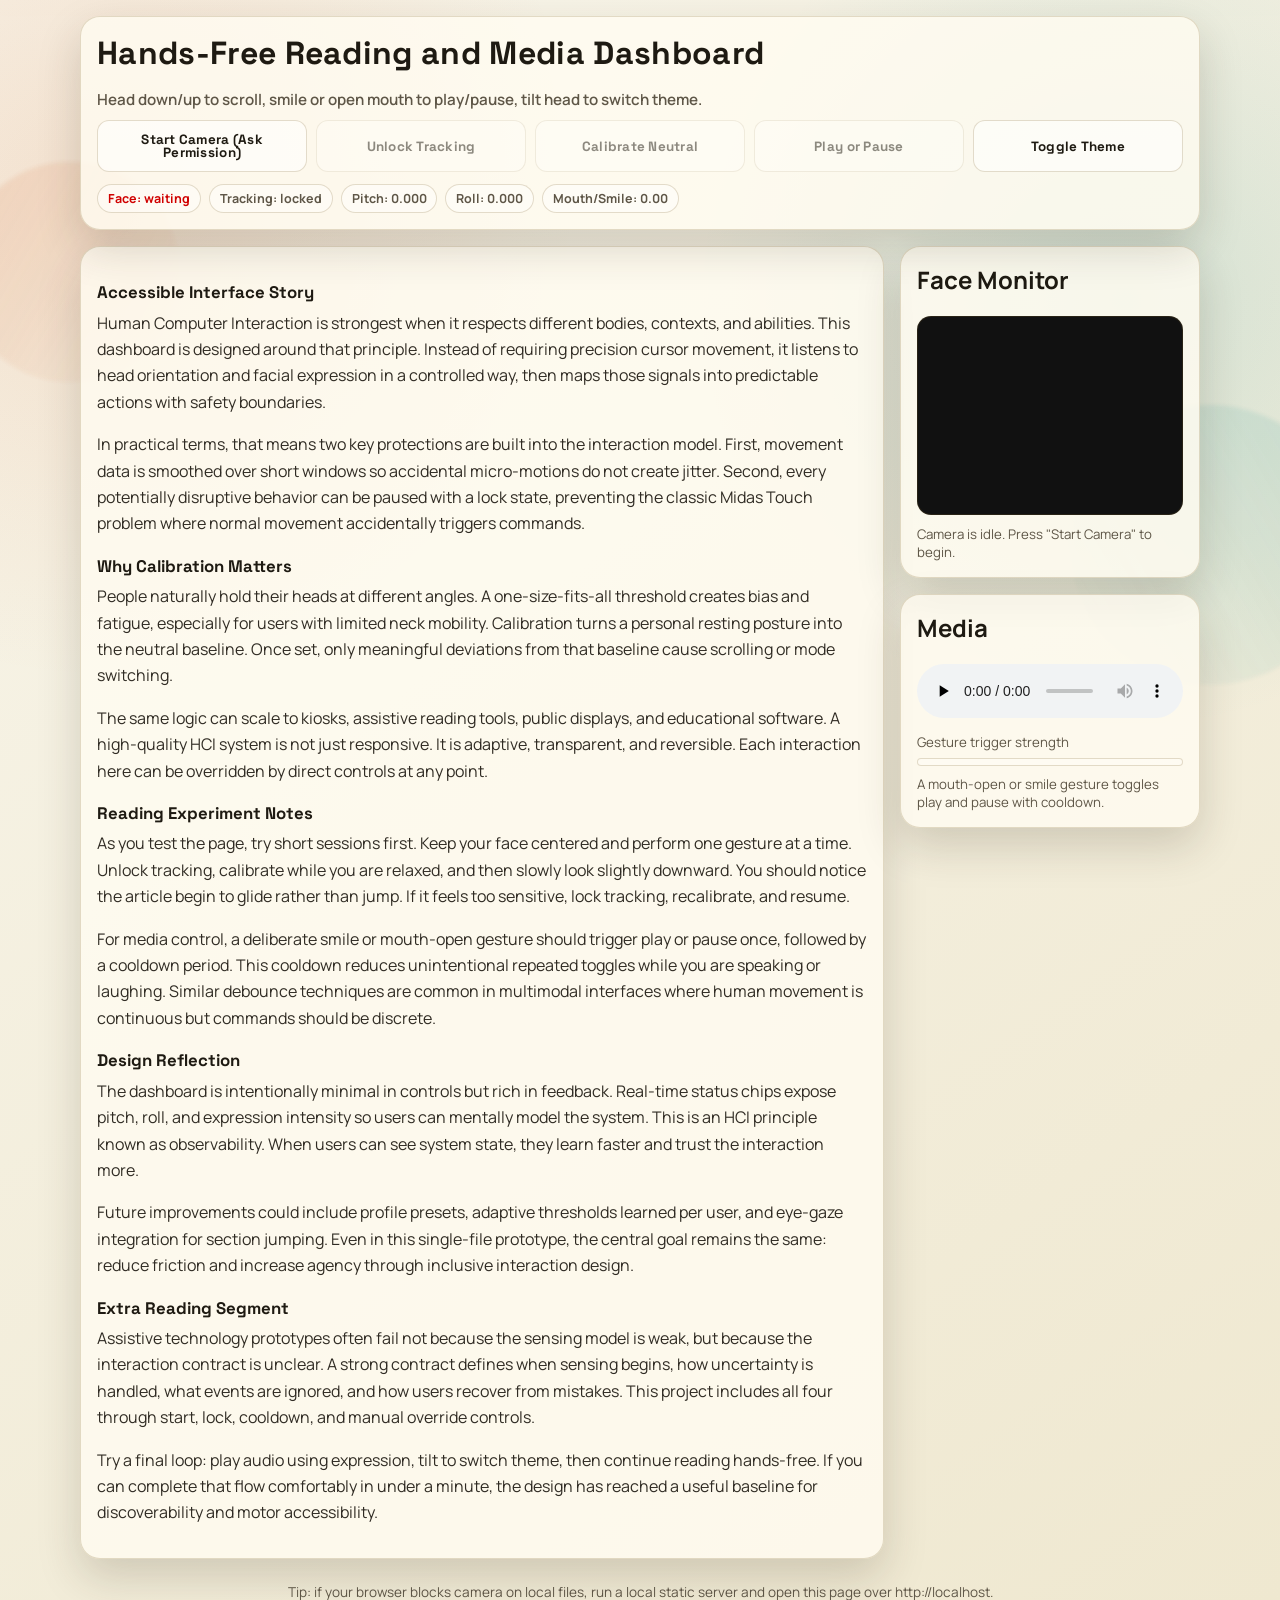
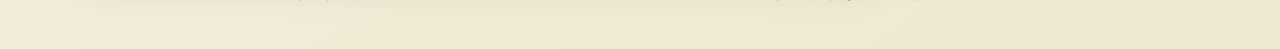
==== index.html @ f6a3154c "Build hands-free face-tracking HCI dashboard" ====
<!DOCTYPE html>
<html lang="en">
<head>
  <meta charset="UTF-8" />
  <meta name="viewport" content="width=device-width, initial-scale=1.0" />
  <title>Hands-Free Reading and Media Dashboard</title>
  <link rel="preconnect" href="https://fonts.googleapis.com" />
  <link rel="preconnect" href="https://fonts.gstatic.com" crossorigin />
  <link href="https://fonts.googleapis.com/css2?family=Manrope:wght@400;600;700;800&family=Space+Grotesk:wght@500;700&display=swap" rel="stylesheet" />
  <link rel="stylesheet" href="style.css" />
</head>
<body>
  <div class="ambient" aria-hidden="true">
    <div class="orb one"></div>
    <div class="orb two"></div>
  </div>

  <main class="page">
    <header class="topbar" role="region" aria-label="Control Panel">
      <div class="title-row">
        <h1>Hands-Free Reading and Media Dashboard</h1>
        <p class="subtitle">Head down/up to scroll, smile or open mouth to play/pause, tilt head to switch theme.</p>
      </div>

      <div class="controls">
        <button id="startBtn" type="button">Start Camera (Ask Permission)</button>
        <button id="lockBtn" type="button" disabled>Unlock Tracking</button>
        <button id="calibrateBtn" type="button" disabled>Calibrate Neutral</button>
        <button id="playBtn" type="button" disabled>Play or Pause</button>
        <button id="themeBtn" type="button">Toggle Theme</button>
      </div>

      <div class="status" id="statusRow" aria-live="polite">
        <span class="chip warn" id="faceStatus">Face: waiting</span>
        <span class="chip" id="trackingStatus">Tracking: locked</span>
        <span class="chip" id="pitchStatus">Pitch: 0.000</span>
        <span class="chip" id="rollStatus">Roll: 0.000</span>
        <span class="chip" id="mouthStatus">Mouth/Smile: 0.00</span>
      </div>
    </header>

    <section class="layout">
      <article class="panel" id="articlePanel">
        <h2>Accessible Interface Story</h2>
        <p>Human Computer Interaction is strongest when it respects different bodies, contexts, and abilities. This dashboard is designed around that principle. Instead of requiring precision cursor movement, it listens to head orientation and facial expression in a controlled way, then maps those signals into predictable actions with safety boundaries.</p>
        <p>In practical terms, that means two key protections are built into the interaction model. First, movement data is smoothed over short windows so accidental micro-motions do not create jitter. Second, every potentially disruptive behavior can be paused with a lock state, preventing the classic Midas Touch problem where normal movement accidentally triggers commands.</p>

        <h2>Why Calibration Matters</h2>
        <p>People naturally hold their heads at different angles. A one-size-fits-all threshold creates bias and fatigue, especially for users with limited neck mobility. Calibration turns a personal resting posture into the neutral baseline. Once set, only meaningful deviations from that baseline cause scrolling or mode switching.</p>
        <p>The same logic can scale to kiosks, assistive reading tools, public displays, and educational software. A high-quality HCI system is not just responsive. It is adaptive, transparent, and reversible. Each interaction here can be overridden by direct controls at any point.</p>

        <h2>Reading Experiment Notes</h2>
        <p>As you test the page, try short sessions first. Keep your face centered and perform one gesture at a time. Unlock tracking, calibrate while you are relaxed, and then slowly look slightly downward. You should notice the article begin to glide rather than jump. If it feels too sensitive, lock tracking, recalibrate, and resume.</p>
        <p>For media control, a deliberate smile or mouth-open gesture should trigger play or pause once, followed by a cooldown period. This cooldown reduces unintentional repeated toggles while you are speaking or laughing. Similar debounce techniques are common in multimodal interfaces where human movement is continuous but commands should be discrete.</p>

        <h2>Design Reflection</h2>
        <p>The dashboard is intentionally minimal in controls but rich in feedback. Real-time status chips expose pitch, roll, and expression intensity so users can mentally model the system. This is an HCI principle known as observability. When users can see system state, they learn faster and trust the interaction more.</p>
        <p>Future improvements could include profile presets, adaptive thresholds learned per user, and eye-gaze integration for section jumping. Even in this single-file prototype, the central goal remains the same: reduce friction and increase agency through inclusive interaction design.</p>

        <h2>Extra Reading Segment</h2>
        <p>Assistive technology prototypes often fail not because the sensing model is weak, but because the interaction contract is unclear. A strong contract defines when sensing begins, how uncertainty is handled, what events are ignored, and how users recover from mistakes. This project includes all four through start, lock, cooldown, and manual override controls.</p>
        <p>Try a final loop: play audio using expression, tilt to switch theme, then continue reading hands-free. If you can complete that flow comfortably in under a minute, the design has reached a useful baseline for discoverability and motor accessibility.</p>
      </article>

      <aside class="side">
        <section class="panel">
          <h2 style="margin-top:0;">Face Monitor</h2>
          <div class="camera-wrap" aria-hidden="true">
            <video id="video" autoplay playsinline muted></video>
            <canvas id="overlay"></canvas>
          </div>
          <p class="small" id="cameraNote">Camera is idle. Press "Start Camera" to begin.</p>
        </section>

        <section class="panel">
          <h2 style="margin-top:0;">Media</h2>
          <audio id="player" controls preload="none" style="width:100%;">
            <source src="https://www.soundhelix.com/examples/mp3/SoundHelix-Song-1.mp3" type="audio/mpeg" />
            Your browser does not support HTML audio.
          </audio>
          <p class="small">Gesture trigger strength</p>
          <div class="meter" aria-hidden="true"><span id="gestureMeter"></span></div>
          <p class="small">A mouth-open or smile gesture toggles play and pause with cooldown.</p>
        </section>
      </aside>
    </section>

    <p class="footer-note">Tip: if your browser blocks camera on local files, run a local static server and open this page over http://localhost.</p>
  </main>

  <script type="module" src="script.js"></script>
</body>
</html>
---- style.css ----
:root {
  --bg-0: #f8f5ea;
  --bg-1: #efe8d0;
  --panel: rgba(255, 252, 241, 0.82);
  --panel-border: rgba(130, 103, 44, 0.22);
  --text: #1e1a12;
  --muted: #5e5647;
  --accent: #d4591a;
  --accent-2: #0f8b8d;
  --good: #2b9348;
  --warn: #d00000;
  --shadow: 0 18px 44px rgba(49, 39, 22, 0.18);
}

body.dark {
  --bg-0: #10141a;
  --bg-1: #1a232f;
  --panel: rgba(21, 31, 42, 0.78);
  --panel-border: rgba(186, 210, 236, 0.2);
  --text: #eaf2fb;
  --muted: #b6c7d9;
  --accent: #f48c06;
  --accent-2: #4cc9f0;
  --good: #80ed99;
  --warn: #ff6b6b;
  --shadow: 0 20px 54px rgba(0, 0, 0, 0.4);
}

* {
  box-sizing: border-box;
}

html,
body {
  margin: 0;
  padding: 0;
  color: var(--text);
  font-family: "Manrope", sans-serif;
  background:
    radial-gradient(circle at 8% 12%, rgba(212, 89, 26, 0.13) 0, transparent 26%),
    radial-gradient(circle at 88% 18%, rgba(15, 139, 141, 0.14) 0, transparent 25%),
    linear-gradient(145deg, var(--bg-0), var(--bg-1));
  min-height: 100vh;
  transition: color 260ms ease, background 360ms ease;
  scroll-behavior: smooth;
}

.ambient {
  position: fixed;
  inset: 0;
  pointer-events: none;
  z-index: 0;
  overflow: hidden;
}

.orb {
  position: absolute;
  border-radius: 999px;
  filter: blur(2px);
  animation: drift 18s ease-in-out infinite alternate;
  opacity: 0.45;
}

.orb.one {
  width: 220px;
  height: 220px;
  background: linear-gradient(120deg, rgba(212, 89, 26, 0.28), rgba(212, 89, 26, 0));
  left: -40px;
  top: 18vh;
}

.orb.two {
  width: 280px;
  height: 280px;
  background: linear-gradient(240deg, rgba(15, 139, 141, 0.28), rgba(15, 139, 141, 0));
  right: -70px;
  top: 45vh;
  animation-delay: 2.4s;
}

@keyframes drift {
  0% { transform: translateY(-10px) translateX(0); }
  100% { transform: translateY(16px) translateX(14px); }
}

.page {
  position: relative;
  z-index: 1;
  width: min(1120px, calc(100% - 2rem));
  margin: 1rem auto 3rem;
  animation: rise 650ms ease-out both;
}

@keyframes rise {
  from {
    opacity: 0;
    transform: translateY(14px);
  }
  to {
    opacity: 1;
    transform: translateY(0);
  }
}

.topbar {
  position: sticky;
  top: 0.75rem;
  z-index: 3;
  backdrop-filter: blur(12px);
  border: 1px solid var(--panel-border);
  border-radius: 20px;
  box-shadow: var(--shadow);
  background: var(--panel);
  padding: 1rem;
}

.title-row {
  display: flex;
  align-items: baseline;
  justify-content: space-between;
  gap: 1rem;
  flex-wrap: wrap;
  margin-bottom: 0.65rem;
}

h1 {
  margin: 0;
  font-family: "Space Grotesk", sans-serif;
  font-size: clamp(1.2rem, 2.6vw, 2rem);
  letter-spacing: 0.01em;
}

.subtitle {
  margin: 0;
  color: var(--muted);
  font-size: 0.95rem;
  font-weight: 600;
}

.controls {
  display: grid;
  grid-template-columns: repeat(5, minmax(120px, 1fr));
  gap: 0.55rem;
}

button {
  border: 1px solid var(--panel-border);
  background: rgba(255, 255, 255, 0.55);
  color: var(--text);
  border-radius: 12px;
  font: 700 0.84rem/1 "Space Grotesk", sans-serif;
  letter-spacing: 0.02em;
  padding: 0.72rem 0.62rem;
  cursor: pointer;
  transition: transform 140ms ease, background 180ms ease, border-color 180ms ease;
}

body.dark button {
  background: rgba(255, 255, 255, 0.08);
}

button:hover:not(:disabled) {
  transform: translateY(-1px);
  border-color: color-mix(in srgb, var(--accent) 50%, var(--panel-border));
  background: rgba(255, 255, 255, 0.74);
}

body.dark button:hover:not(:disabled) {
  background: rgba(255, 255, 255, 0.14);
}

button:disabled {
  cursor: not-allowed;
  opacity: 0.5;
}

.status {
  display: flex;
  gap: 0.5rem;
  flex-wrap: wrap;
  margin-top: 0.72rem;
}

.chip {
  border: 1px solid var(--panel-border);
  border-radius: 999px;
  padding: 0.32rem 0.62rem;
  font-size: 0.78rem;
  font-weight: 700;
  color: var(--muted);
  background: rgba(255, 255, 255, 0.45);
}

body.dark .chip {
  background: rgba(255, 255, 255, 0.07);
}

.chip.ok {
  color: var(--good);
}

.chip.warn {
  color: var(--warn);
}

.layout {
  display: grid;
  grid-template-columns: 1fr 300px;
  gap: 1rem;
  margin-top: 1rem;
}

.panel {
  border: 1px solid var(--panel-border);
  border-radius: 20px;
  background: var(--panel);
  box-shadow: var(--shadow);
  padding: 1rem;
  backdrop-filter: blur(9px);
}

article {
  line-height: 1.65;
  font-size: 1rem;
}

article h2 {
  margin-top: 1.2rem;
  margin-bottom: 0.45rem;
  font: 700 1.05rem/1.2 "Space Grotesk", sans-serif;
}

article p {
  margin-top: 0;
  color: color-mix(in srgb, var(--text) 92%, #0000 8%);
}

.side {
  display: grid;
  align-content: start;
  gap: 1rem;
  position: sticky;
  top: 6.75rem;
  height: fit-content;
}

.camera-wrap {
  position: relative;
  width: 100%;
  aspect-ratio: 4 / 3;
  border-radius: 14px;
  overflow: hidden;
  border: 1px solid var(--panel-border);
  background: #111;
}

video,
canvas {
  position: absolute;
  inset: 0;
  width: 100%;
  height: 100%;
  object-fit: cover;
}

video {
  transform: scaleX(-1);
  opacity: 0.88;
}

canvas {
  pointer-events: none;
  transform: scaleX(-1);
  opacity: 0.9;
}

.small {
  margin: 0.6rem 0 0;
  font-size: 0.83rem;
  color: var(--muted);
}

.meter {
  height: 8px;
  border-radius: 999px;
  border: 1px solid var(--panel-border);
  overflow: hidden;
  background: rgba(255, 255, 255, 0.3);
  margin-top: 0.45rem;
}

.meter > span {
  display: block;
  width: 0%;
  height: 100%;
  background: linear-gradient(90deg, var(--accent), var(--accent-2));
  transition: width 110ms linear;
}

.footer-note {
  margin-top: 1.5rem;
  font-size: 0.85rem;
  color: var(--muted);
  text-align: center;
}

@media (max-width: 980px) {
  .controls {
    grid-template-columns: repeat(2, minmax(150px, 1fr));
  }

  .layout {
    grid-template-columns: 1fr;
  }

  .side {
    position: static;
  }
}
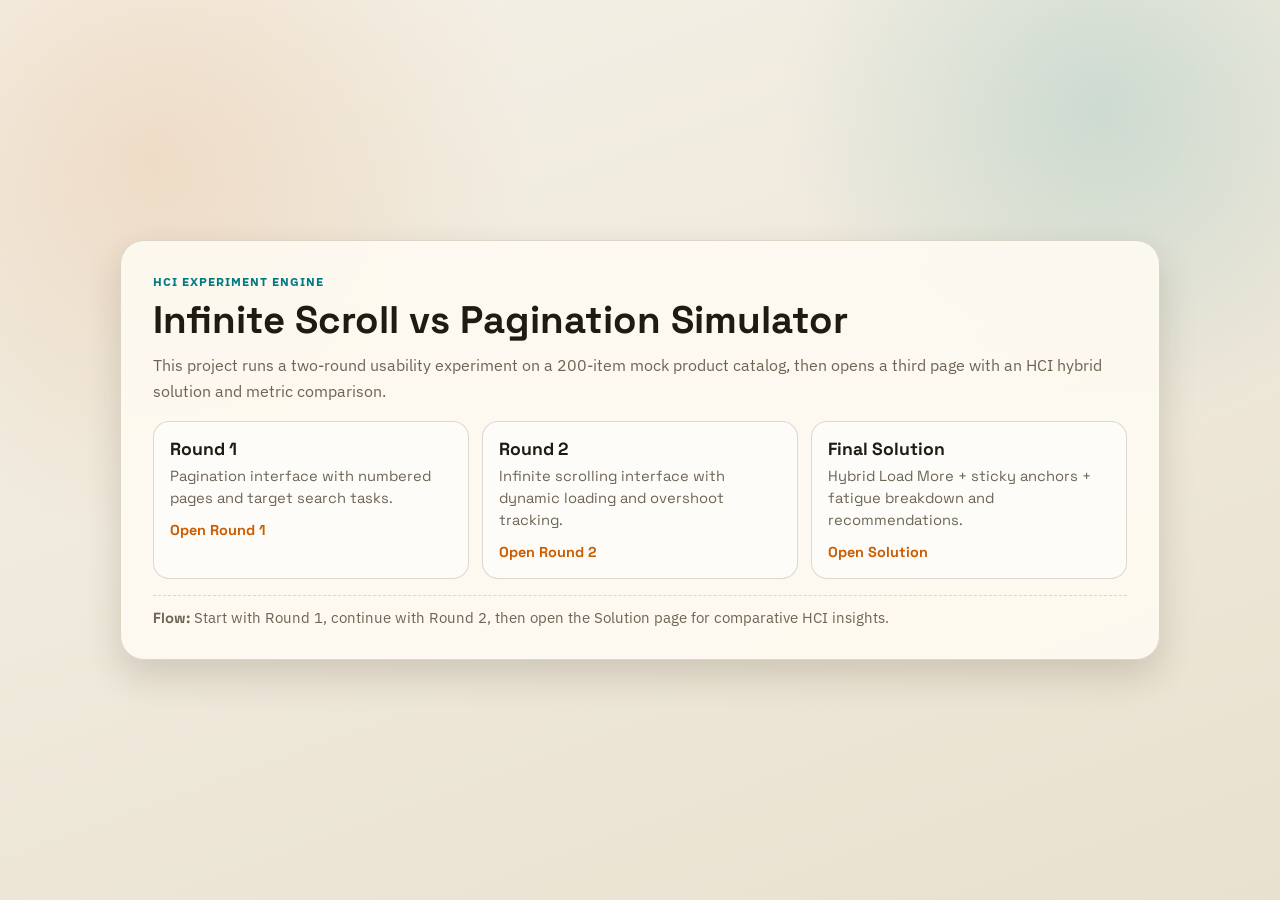
==== commit b5552006: "Add 3-page HCI simulator: pagination, infinite scroll, and hybrid solution" ====
--- a/index.html
+++ b/index.html
@@ -3,91 +3,45 @@
 <head>
   <meta charset="UTF-8" />
   <meta name="viewport" content="width=device-width, initial-scale=1.0" />
-  <title>Hands-Free Reading and Media Dashboard</title>
+  <title>HCI Simulator | Infinite Scroll vs Pagination</title>
   <link rel="preconnect" href="https://fonts.googleapis.com" />
   <link rel="preconnect" href="https://fonts.gstatic.com" crossorigin />
-  <link href="https://fonts.googleapis.com/css2?family=Manrope:wght@400;600;700;800&family=Space+Grotesk:wght@500;700&display=swap" rel="stylesheet" />
+  <link href="https://fonts.googleapis.com/css2?family=Space+Grotesk:wght@400;500;700&family=IBM+Plex+Sans:wght@400;500;700&display=swap" rel="stylesheet" />
   <link rel="stylesheet" href="style.css" />
 </head>
 <body>
-  <div class="ambient" aria-hidden="true">
-    <div class="orb one"></div>
-    <div class="orb two"></div>
-  </div>
+  <main class="home-shell">
+    <section class="hero-card">
+      <p class="kicker">HCI Experiment Engine</p>
+      <h1>Infinite Scroll vs Pagination Simulator</h1>
+      <p class="hero-copy">
+        This project runs a two-round usability experiment on a 200-item mock product catalog, then opens a third page with an HCI hybrid solution and metric comparison.
+      </p>
 
-  <main class="page">
-    <header class="topbar" role="region" aria-label="Control Panel">
-      <div class="title-row">
-        <h1>Hands-Free Reading and Media Dashboard</h1>
-        <p class="subtitle">Head down/up to scroll, smile or open mouth to play/pause, tilt head to switch theme.</p>
+      <div class="route-grid">
+        <a class="route-card" href="round1-pagination.html">
+          <h2>Round 1</h2>
+          <p>Pagination interface with numbered pages and target search tasks.</p>
+          <span>Open Round 1</span>
+        </a>
+
+        <a class="route-card" href="round2-infinite.html">
+          <h2>Round 2</h2>
+          <p>Infinite scrolling interface with dynamic loading and overshoot tracking.</p>
+          <span>Open Round 2</span>
+        </a>
+
+        <a class="route-card" href="solution.html">
+          <h2>Final Solution</h2>
+          <p>Hybrid Load More + sticky anchors + fatigue breakdown and recommendations.</p>
+          <span>Open Solution</span>
+        </a>
       </div>
 
-      <div class="controls">
-        <button id="startBtn" type="button">Start Camera (Ask Permission)</button>
-        <button id="lockBtn" type="button" disabled>Unlock Tracking</button>
-        <button id="calibrateBtn" type="button" disabled>Calibrate Neutral</button>
-        <button id="playBtn" type="button" disabled>Play or Pause</button>
-        <button id="themeBtn" type="button">Toggle Theme</button>
+      <div class="note-row">
+        <strong>Flow:</strong> Start with Round 1, continue with Round 2, then open the Solution page for comparative HCI insights.
       </div>
-
-      <div class="status" id="statusRow" aria-live="polite">
-        <span class="chip warn" id="faceStatus">Face: waiting</span>
-        <span class="chip" id="trackingStatus">Tracking: locked</span>
-        <span class="chip" id="pitchStatus">Pitch: 0.000</span>
-        <span class="chip" id="rollStatus">Roll: 0.000</span>
-        <span class="chip" id="mouthStatus">Mouth/Smile: 0.00</span>
-      </div>
-    </header>
-
-    <section class="layout">
-      <article class="panel" id="articlePanel">
-        <h2>Accessible Interface Story</h2>
-        <p>Human Computer Interaction is strongest when it respects different bodies, contexts, and abilities. This dashboard is designed around that principle. Instead of requiring precision cursor movement, it listens to head orientation and facial expression in a controlled way, then maps those signals into predictable actions with safety boundaries.</p>
-        <p>In practical terms, that means two key protections are built into the interaction model. First, movement data is smoothed over short windows so accidental micro-motions do not create jitter. Second, every potentially disruptive behavior can be paused with a lock state, preventing the classic Midas Touch problem where normal movement accidentally triggers commands.</p>
-
-        <h2>Why Calibration Matters</h2>
-        <p>People naturally hold their heads at different angles. A one-size-fits-all threshold creates bias and fatigue, especially for users with limited neck mobility. Calibration turns a personal resting posture into the neutral baseline. Once set, only meaningful deviations from that baseline cause scrolling or mode switching.</p>
-        <p>The same logic can scale to kiosks, assistive reading tools, public displays, and educational software. A high-quality HCI system is not just responsive. It is adaptive, transparent, and reversible. Each interaction here can be overridden by direct controls at any point.</p>
-
-        <h2>Reading Experiment Notes</h2>
-        <p>As you test the page, try short sessions first. Keep your face centered and perform one gesture at a time. Unlock tracking, calibrate while you are relaxed, and then slowly look slightly downward. You should notice the article begin to glide rather than jump. If it feels too sensitive, lock tracking, recalibrate, and resume.</p>
-        <p>For media control, a deliberate smile or mouth-open gesture should trigger play or pause once, followed by a cooldown period. This cooldown reduces unintentional repeated toggles while you are speaking or laughing. Similar debounce techniques are common in multimodal interfaces where human movement is continuous but commands should be discrete.</p>
-
-        <h2>Design Reflection</h2>
-        <p>The dashboard is intentionally minimal in controls but rich in feedback. Real-time status chips expose pitch, roll, and expression intensity so users can mentally model the system. This is an HCI principle known as observability. When users can see system state, they learn faster and trust the interaction more.</p>
-        <p>Future improvements could include profile presets, adaptive thresholds learned per user, and eye-gaze integration for section jumping. Even in this single-file prototype, the central goal remains the same: reduce friction and increase agency through inclusive interaction design.</p>
-
-        <h2>Extra Reading Segment</h2>
-        <p>Assistive technology prototypes often fail not because the sensing model is weak, but because the interaction contract is unclear. A strong contract defines when sensing begins, how uncertainty is handled, what events are ignored, and how users recover from mistakes. This project includes all four through start, lock, cooldown, and manual override controls.</p>
-        <p>Try a final loop: play audio using expression, tilt to switch theme, then continue reading hands-free. If you can complete that flow comfortably in under a minute, the design has reached a useful baseline for discoverability and motor accessibility.</p>
-      </article>
-
-      <aside class="side">
-        <section class="panel">
-          <h2 style="margin-top:0;">Face Monitor</h2>
-          <div class="camera-wrap" aria-hidden="true">
-            <video id="video" autoplay playsinline muted></video>
-            <canvas id="overlay"></canvas>
-          </div>
-          <p class="small" id="cameraNote">Camera is idle. Press "Start Camera" to begin.</p>
-        </section>
-
-        <section class="panel">
-          <h2 style="margin-top:0;">Media</h2>
-          <audio id="player" controls preload="none" style="width:100%;">
-            <source src="https://www.soundhelix.com/examples/mp3/SoundHelix-Song-1.mp3" type="audio/mpeg" />
-            Your browser does not support HTML audio.
-          </audio>
-          <p class="small">Gesture trigger strength</p>
-          <div class="meter" aria-hidden="true"><span id="gestureMeter"></span></div>
-          <p class="small">A mouth-open or smile gesture toggles play and pause with cooldown.</p>
-        </section>
-      </aside>
     </section>
-
-    <p class="footer-note">Tip: if your browser blocks camera on local files, run a local static server and open this page over http://localhost.</p>
   </main>
-
-  <script type="module" src="script.js"></script>
 </body>
 </html>
--- a/style.css
+++ b/style.css
@@ -1,29 +1,15 @@
 :root {
-  --bg-0: #f8f5ea;
-  --bg-1: #efe8d0;
-  --panel: rgba(255, 252, 241, 0.82);
-  --panel-border: rgba(130, 103, 44, 0.22);
-  --text: #1e1a12;
-  --muted: #5e5647;
-  --accent: #d4591a;
-  --accent-2: #0f8b8d;
-  --good: #2b9348;
+  --bg: #f5f1e7;
+  --bg-2: #e9e1cf;
+  --ink: #1f1b13;
+  --muted: #6d6455;
+  --card: rgba(255, 252, 244, 0.86);
+  --line: rgba(92, 72, 38, 0.2);
+  --accent: #cb5d00;
+  --accent-2: #007b83;
+  --good: #2f9e44;
   --warn: #d00000;
-  --shadow: 0 18px 44px rgba(49, 39, 22, 0.18);
-}
-
-body.dark {
-  --bg-0: #10141a;
-  --bg-1: #1a232f;
-  --panel: rgba(21, 31, 42, 0.78);
-  --panel-border: rgba(186, 210, 236, 0.2);
-  --text: #eaf2fb;
-  --muted: #b6c7d9;
-  --accent: #f48c06;
-  --accent-2: #4cc9f0;
-  --good: #80ed99;
-  --warn: #ff6b6b;
-  --shadow: 0 20px 54px rgba(0, 0, 0, 0.4);
+  --soft-shadow: 0 16px 36px rgba(45, 33, 14, 0.16);
 }
 
 * {
@@ -34,286 +20,516 @@
 body {
   margin: 0;
   padding: 0;
-  color: var(--text);
-  font-family: "Manrope", sans-serif;
+  min-height: 100%;
+  color: var(--ink);
   background:
-    radial-gradient(circle at 8% 12%, rgba(212, 89, 26, 0.13) 0, transparent 26%),
-    radial-gradient(circle at 88% 18%, rgba(15, 139, 141, 0.14) 0, transparent 25%),
-    linear-gradient(145deg, var(--bg-0), var(--bg-1));
+    radial-gradient(circle at 12% 18%, rgba(203, 93, 0, 0.13), transparent 28%),
+    radial-gradient(circle at 86% 12%, rgba(0, 123, 131, 0.15), transparent 24%),
+    linear-gradient(160deg, var(--bg), var(--bg-2));
+  font-family: "IBM Plex Sans", sans-serif;
+}
+
+h1,
+h2,
+h3,
+strong,
+button,
+a {
+  font-family: "Space Grotesk", sans-serif;
+}
+
+a {
+  color: inherit;
+}
+
+.home-shell {
   min-height: 100vh;
-  transition: color 260ms ease, background 360ms ease;
-  scroll-behavior: smooth;
-}
-
-.ambient {
-  position: fixed;
-  inset: 0;
+  display: grid;
+  place-items: center;
+  padding: 1.2rem;
+}
+
+.hero-card {
+  width: min(1040px, 100%);
+  border: 1px solid var(--line);
+  border-radius: 24px;
+  background: var(--card);
+  box-shadow: var(--soft-shadow);
+  padding: clamp(1.1rem, 3vw, 2rem);
+}
+
+.kicker {
+  margin: 0;
+  color: var(--accent-2);
+  font-weight: 700;
+  letter-spacing: 0.08em;
+  text-transform: uppercase;
+  font-size: 0.78rem;
+}
+
+.hero-card h1 {
+  margin: 0.35rem 0 0.6rem;
+  font-size: clamp(1.4rem, 3.1vw, 2.4rem);
+}
+
+.hero-copy {
+  margin: 0;
+  color: var(--muted);
+  line-height: 1.6;
+}
+
+.route-grid {
+  margin-top: 1rem;
+  display: grid;
+  grid-template-columns: repeat(3, minmax(180px, 1fr));
+  gap: 0.8rem;
+}
+
+.route-card {
+  border: 1px solid var(--line);
+  border-radius: 16px;
+  background: rgba(255, 255, 255, 0.56);
+  text-decoration: none;
+  padding: 1rem;
+  transition: transform 180ms ease, border-color 180ms ease;
+}
+
+.route-card:hover {
+  transform: translateY(-2px);
+  border-color: color-mix(in srgb, var(--accent) 44%, var(--line));
+}
+
+.route-card h2 {
+  margin: 0 0 0.35rem;
+  font-size: 1.1rem;
+}
+
+.route-card p {
+  margin: 0;
+  line-height: 1.5;
+  color: var(--muted);
+  font-size: 0.92rem;
+}
+
+.route-card span {
+  margin-top: 0.7rem;
+  display: inline-block;
+  color: var(--accent);
+  font-weight: 700;
+  font-size: 0.9rem;
+}
+
+.note-row {
+  margin-top: 1rem;
+  border-top: 1px dashed var(--line);
+  padding-top: 0.75rem;
+  font-size: 0.92rem;
+  color: var(--muted);
+}
+
+.experiment-shell {
+  min-height: 100vh;
+  display: grid;
+  grid-template-columns: 350px 1fr;
+}
+
+.side-panel {
+  border-right: 1px solid var(--line);
+  background: rgba(255, 253, 247, 0.94);
+  padding: 1rem;
+  position: sticky;
+  top: 0;
+  height: 100vh;
+  overflow-y: auto;
+}
+
+.back-link {
+  color: var(--accent-2);
+  text-decoration: none;
+  font-weight: 700;
+  font-size: 0.9rem;
+}
+
+.side-panel h1 {
+  margin: 0.6rem 0 0.25rem;
+  font-size: 1.4rem;
+}
+
+.muted {
+  margin: 0;
+  color: var(--muted);
+  line-height: 1.55;
+}
+
+.target-box {
+  border: 1px dashed var(--accent);
+  border-radius: 12px;
+  background: rgba(255, 255, 255, 0.62);
+  padding: 0.8rem;
+  margin-top: 0.85rem;
+}
+
+.target-label {
+  margin: 0;
+  font-size: 0.78rem;
+  letter-spacing: 0.06em;
+  text-transform: uppercase;
+  color: var(--muted);
+}
+
+.target-name {
+  margin: 0.35rem 0 0;
+  font-weight: 700;
+  color: var(--accent);
+}
+
+.metric-grid {
+  margin-top: 0.8rem;
+  display: grid;
+  grid-template-columns: repeat(2, minmax(120px, 1fr));
+  gap: 0.5rem;
+}
+
+.metric-card {
+  border: 1px solid var(--line);
+  border-radius: 10px;
+  background: rgba(255, 255, 255, 0.56);
+  padding: 0.6rem;
+}
+
+.metric-card p {
+  margin: 0;
+  color: var(--muted);
+  font-size: 0.82rem;
+}
+
+.metric-card strong {
+  display: block;
+  margin-top: 0.3rem;
+  color: var(--accent-2);
+  font-size: 1.06rem;
+}
+
+.fatigue-label {
+  display: block;
+  margin-top: 0.85rem;
+  font-weight: 700;
+  font-size: 0.84rem;
+}
+
+.fatigue-value {
+  margin: 0.28rem 0 0;
+  font-size: 0.85rem;
+  color: var(--muted);
+}
+
+input[type="range"] {
+  width: 100%;
+  margin-top: 0.35rem;
+}
+
+.primary-btn,
+.secondary-btn,
+.ghost-btn {
+  width: 100%;
+  border-radius: 11px;
+  border: 1px solid transparent;
+  padding: 0.7rem;
+  cursor: pointer;
+  font-size: 0.94rem;
+  font-weight: 700;
+  margin-top: 0.55rem;
+}
+
+.primary-btn {
+  background: var(--accent);
+  color: #fff;
+}
+
+.secondary-btn {
+  background: var(--accent-2);
+  color: #fff;
+}
+
+.secondary-btn:disabled {
+  opacity: 0.45;
+  cursor: not-allowed;
+}
+
+.ghost-btn {
+  background: transparent;
+  border-color: var(--line);
+  color: var(--ink);
+}
+
+.next-link {
+  margin-top: 0.65rem;
+  border-radius: 10px;
+  border: 1px dashed var(--line);
+  padding: 0.62rem;
+  text-decoration: none;
+  display: inline-block;
+  width: 100%;
+  text-align: center;
+  color: var(--muted);
   pointer-events: none;
-  z-index: 0;
-  overflow: hidden;
-}
-
-.orb {
-  position: absolute;
-  border-radius: 999px;
-  filter: blur(2px);
-  animation: drift 18s ease-in-out infinite alternate;
-  opacity: 0.45;
-}
-
-.orb.one {
-  width: 220px;
-  height: 220px;
-  background: linear-gradient(120deg, rgba(212, 89, 26, 0.28), rgba(212, 89, 26, 0));
-  left: -40px;
-  top: 18vh;
-}
-
-.orb.two {
-  width: 280px;
-  height: 280px;
-  background: linear-gradient(240deg, rgba(15, 139, 141, 0.28), rgba(15, 139, 141, 0));
-  right: -70px;
-  top: 45vh;
-  animation-delay: 2.4s;
-}
-
-@keyframes drift {
-  0% { transform: translateY(-10px) translateX(0); }
-  100% { transform: translateY(16px) translateX(14px); }
-}
-
-.page {
-  position: relative;
-  z-index: 1;
-  width: min(1120px, calc(100% - 2rem));
-  margin: 1rem auto 3rem;
-  animation: rise 650ms ease-out both;
-}
-
-@keyframes rise {
-  from {
-    opacity: 0;
-    transform: translateY(14px);
-  }
+  background: rgba(255, 255, 255, 0.4);
+}
+
+.next-link.active {
+  pointer-events: auto;
+  color: #fff;
+  background: #2f9e44;
+  border-color: #2f9e44;
+}
+
+.report-box {
+  border: 1px solid rgba(47, 158, 68, 0.3);
+  border-radius: 10px;
+  background: rgba(47, 158, 68, 0.08);
+  margin-top: 0.75rem;
+  padding: 0.6rem;
+  font-size: 0.86rem;
+}
+
+.report-box p {
+  margin: 0.22rem 0;
+}
+
+.feed-stage {
+  padding: 1rem;
+  min-width: 0;
+}
+
+.feed-head h2 {
+  margin: 0;
+  font-size: 1.25rem;
+}
+
+.feed-head p {
+  margin: 0.28rem 0 0;
+  color: var(--muted);
+}
+
+.feed-container {
+  margin-top: 0.8rem;
+  border: 1px solid var(--line);
+  border-radius: 16px;
+  background: rgba(255, 255, 255, 0.56);
+  height: calc(100vh - 130px);
+  overflow-y: auto;
+  padding: 0.9rem;
+}
+
+.product-grid {
+  display: grid;
+  grid-template-columns: repeat(auto-fill, minmax(170px, 1fr));
+  gap: 0.75rem;
+}
+
+.product-card {
+  border: 1px solid var(--line);
+  border-radius: 12px;
+  background: #fff;
+  padding: 0.72rem;
+  text-align: left;
+  cursor: default;
+}
+
+button.product-card {
+  cursor: pointer;
+}
+
+.product-card.target-match {
+  border: 2px solid var(--good);
+  background: rgba(47, 158, 68, 0.12);
+}
+
+.product-emoji {
+  font-size: 1.35rem;
+}
+
+.product-name {
+  margin-top: 0.42rem;
+  font-size: 0.88rem;
+  line-height: 1.35;
+  font-weight: 700;
+}
+
+.product-price {
+  margin-top: 0.25rem;
+  color: var(--muted);
+  font-size: 0.82rem;
+}
+
+.pagination-wrap {
+  margin-top: 0.85rem;
+  padding-bottom: 0.5rem;
+}
+
+.pagination-controls {
+  display: flex;
+  flex-wrap: wrap;
+  gap: 0.35rem;
+}
+
+.page-btn {
+  border: 1px solid var(--line);
+  background: #fff;
+  border-radius: 7px;
+  padding: 0.38rem 0.56rem;
+  cursor: pointer;
+}
+
+.page-btn.active {
+  background: var(--accent);
+  border-color: var(--accent);
+  color: #fff;
+}
+
+.solution-shell {
+  width: min(1180px, calc(100% - 2rem));
+  margin: 1rem auto 2rem;
+}
+
+.solution-head {
+  border: 1px solid var(--line);
+  border-radius: 18px;
+  background: var(--card);
+  box-shadow: var(--soft-shadow);
+  padding: 1rem;
+}
+
+.solution-head h1 {
+  margin: 0.48rem 0 0;
+}
+
+.comparison-panel,
+.hybrid-lab {
+  margin-top: 0.9rem;
+  border: 1px solid var(--line);
+  border-radius: 18px;
+  background: var(--card);
+  box-shadow: var(--soft-shadow);
+  padding: 1rem;
+}
+
+.comparison-panel h2,
+.hybrid-side h2 {
+  margin-top: 0;
+}
+
+.summary-grid {
+  display: grid;
+  grid-template-columns: repeat(3, minmax(160px, 1fr));
+  gap: 0.6rem;
+}
+
+.summary-card {
+  border: 1px solid var(--line);
+  border-radius: 12px;
+  background: rgba(255, 255, 255, 0.6);
+  padding: 0.8rem;
+}
+
+.summary-card.highlight {
+  border-color: rgba(0, 123, 131, 0.38);
+  background: rgba(0, 123, 131, 0.1);
+}
+
+.summary-card h3 {
+  margin: 0;
+  font-size: 1rem;
+}
+
+.summary-card p {
+  margin: 0.48rem 0 0;
+  color: var(--muted);
+  line-height: 1.5;
+}
+
+.hybrid-lab {
+  display: grid;
+  grid-template-columns: 290px 1fr;
+  gap: 0.8rem;
+}
+
+.anchor-label {
+  margin: 0;
+  border: 1px dashed var(--line);
+  border-radius: 9px;
+  background: #fff;
+  padding: 0.56rem;
+  color: var(--accent);
+  font-weight: 700;
+}
+
+.hybrid-feed {
+  border: 1px solid var(--line);
+  border-radius: 14px;
+  background: rgba(255, 255, 255, 0.56);
+  min-height: 480px;
+  max-height: 72vh;
+  overflow-y: auto;
+  padding: 0.85rem;
+}
+
+.product-card.staged {
+  opacity: 0;
+  transform: translateY(8px);
+  animation: stagedIn 380ms ease forwards;
+}
+
+@keyframes stagedIn {
   to {
     opacity: 1;
     transform: translateY(0);
   }
 }
 
-.topbar {
-  position: sticky;
-  top: 0.75rem;
-  z-index: 3;
-  backdrop-filter: blur(12px);
-  border: 1px solid var(--panel-border);
-  border-radius: 20px;
-  box-shadow: var(--shadow);
-  background: var(--panel);
-  padding: 1rem;
-}
-
-.title-row {
-  display: flex;
-  align-items: baseline;
-  justify-content: space-between;
-  gap: 1rem;
-  flex-wrap: wrap;
-  margin-bottom: 0.65rem;
-}
-
-h1 {
-  margin: 0;
-  font-family: "Space Grotesk", sans-serif;
-  font-size: clamp(1.2rem, 2.6vw, 2rem);
-  letter-spacing: 0.01em;
-}
-
-.subtitle {
-  margin: 0;
-  color: var(--muted);
-  font-size: 0.95rem;
-  font-weight: 600;
-}
-
-.controls {
-  display: grid;
-  grid-template-columns: repeat(5, minmax(120px, 1fr));
-  gap: 0.55rem;
-}
-
-button {
-  border: 1px solid var(--panel-border);
-  background: rgba(255, 255, 255, 0.55);
-  color: var(--text);
+.skeleton-row {
+  margin: 0.3rem 0 0.6rem;
+  display: grid;
+  gap: 0.6rem;
+  grid-template-columns: repeat(4, minmax(120px, 1fr));
+}
+
+.skeleton-card {
+  height: 100px;
   border-radius: 12px;
-  font: 700 0.84rem/1 "Space Grotesk", sans-serif;
-  letter-spacing: 0.02em;
-  padding: 0.72rem 0.62rem;
-  cursor: pointer;
-  transition: transform 140ms ease, background 180ms ease, border-color 180ms ease;
-}
-
-body.dark button {
-  background: rgba(255, 255, 255, 0.08);
-}
-
-button:hover:not(:disabled) {
-  transform: translateY(-1px);
-  border-color: color-mix(in srgb, var(--accent) 50%, var(--panel-border));
-  background: rgba(255, 255, 255, 0.74);
-}
-
-body.dark button:hover:not(:disabled) {
-  background: rgba(255, 255, 255, 0.14);
-}
-
-button:disabled {
-  cursor: not-allowed;
-  opacity: 0.5;
-}
-
-.status {
-  display: flex;
-  gap: 0.5rem;
-  flex-wrap: wrap;
-  margin-top: 0.72rem;
-}
-
-.chip {
-  border: 1px solid var(--panel-border);
-  border-radius: 999px;
-  padding: 0.32rem 0.62rem;
-  font-size: 0.78rem;
-  font-weight: 700;
-  color: var(--muted);
-  background: rgba(255, 255, 255, 0.45);
-}
-
-body.dark .chip {
-  background: rgba(255, 255, 255, 0.07);
-}
-
-.chip.ok {
-  color: var(--good);
-}
-
-.chip.warn {
-  color: var(--warn);
-}
-
-.layout {
-  display: grid;
-  grid-template-columns: 1fr 300px;
-  gap: 1rem;
-  margin-top: 1rem;
-}
-
-.panel {
-  border: 1px solid var(--panel-border);
-  border-radius: 20px;
-  background: var(--panel);
-  box-shadow: var(--shadow);
-  padding: 1rem;
-  backdrop-filter: blur(9px);
-}
-
-article {
-  line-height: 1.65;
-  font-size: 1rem;
-}
-
-article h2 {
-  margin-top: 1.2rem;
-  margin-bottom: 0.45rem;
-  font: 700 1.05rem/1.2 "Space Grotesk", sans-serif;
-}
-
-article p {
-  margin-top: 0;
-  color: color-mix(in srgb, var(--text) 92%, #0000 8%);
-}
-
-.side {
-  display: grid;
-  align-content: start;
-  gap: 1rem;
-  position: sticky;
-  top: 6.75rem;
-  height: fit-content;
-}
-
-.camera-wrap {
-  position: relative;
-  width: 100%;
-  aspect-ratio: 4 / 3;
-  border-radius: 14px;
-  overflow: hidden;
-  border: 1px solid var(--panel-border);
-  background: #111;
-}
-
-video,
-canvas {
-  position: absolute;
-  inset: 0;
-  width: 100%;
-  height: 100%;
-  object-fit: cover;
-}
-
-video {
-  transform: scaleX(-1);
-  opacity: 0.88;
-}
-
-canvas {
-  pointer-events: none;
-  transform: scaleX(-1);
-  opacity: 0.9;
-}
-
-.small {
-  margin: 0.6rem 0 0;
-  font-size: 0.83rem;
-  color: var(--muted);
-}
-
-.meter {
-  height: 8px;
-  border-radius: 999px;
-  border: 1px solid var(--panel-border);
-  overflow: hidden;
-  background: rgba(255, 255, 255, 0.3);
-  margin-top: 0.45rem;
-}
-
-.meter > span {
-  display: block;
-  width: 0%;
-  height: 100%;
-  background: linear-gradient(90deg, var(--accent), var(--accent-2));
-  transition: width 110ms linear;
-}
-
-.footer-note {
-  margin-top: 1.5rem;
-  font-size: 0.85rem;
-  color: var(--muted);
-  text-align: center;
+  background: linear-gradient(90deg, #ece7da 20%, #f5f2e7 45%, #ece7da 80%);
+  background-size: 180% 100%;
+  animation: shimmer 1.1s linear infinite;
+}
+
+@keyframes shimmer {
+  0% { background-position: 150% 0; }
+  100% { background-position: -30% 0; }
 }
 
 @media (max-width: 980px) {
-  .controls {
-    grid-template-columns: repeat(2, minmax(150px, 1fr));
-  }
-
-  .layout {
+  .experiment-shell {
     grid-template-columns: 1fr;
   }
 
-  .side {
+  .side-panel {
     position: static;
+    height: auto;
+    border-right: 0;
+    border-bottom: 1px solid var(--line);
   }
-}
+
+  .feed-container {
+    height: 62vh;
+  }
+
+  .route-grid,
+  .summary-grid,
+  .hybrid-lab {
+    grid-template-columns: 1fr;
+  }
+
+  .skeleton-row {
+    grid-template-columns: repeat(2, minmax(120px, 1fr));
+  }
+}
